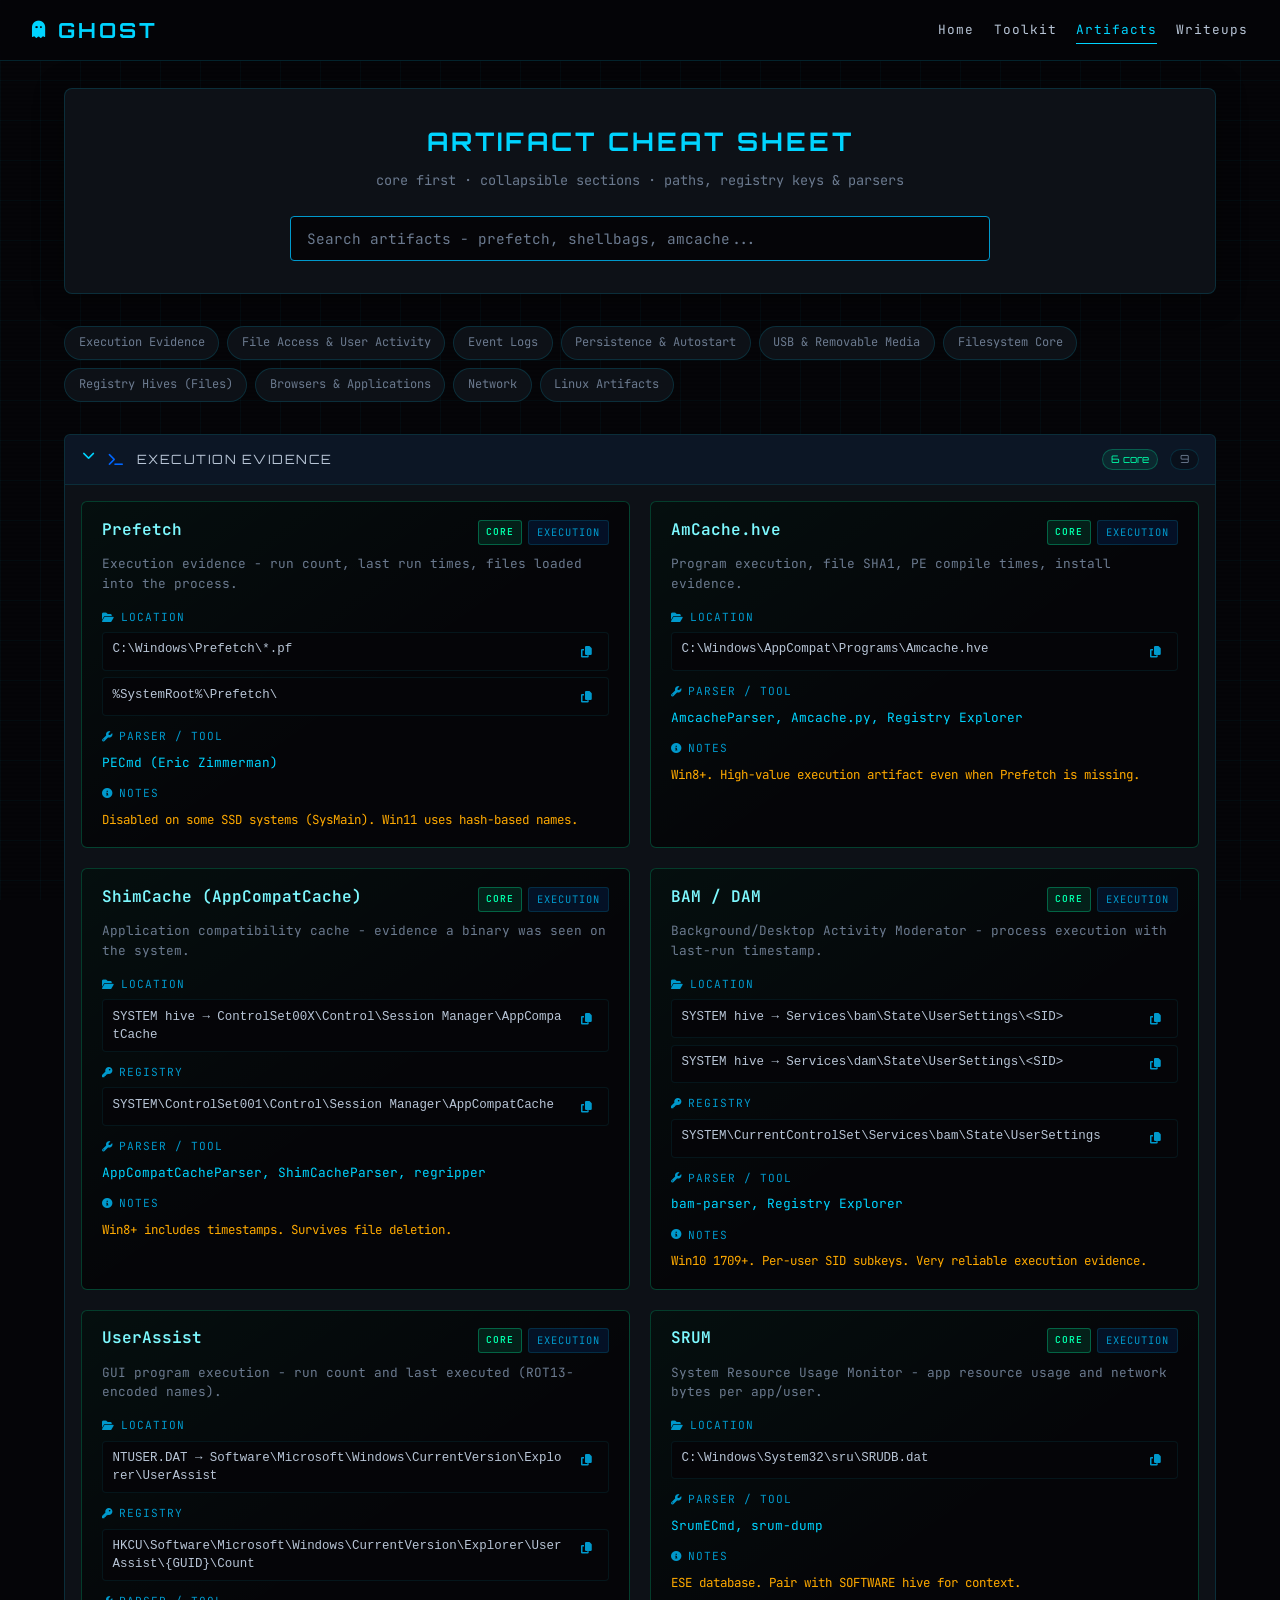
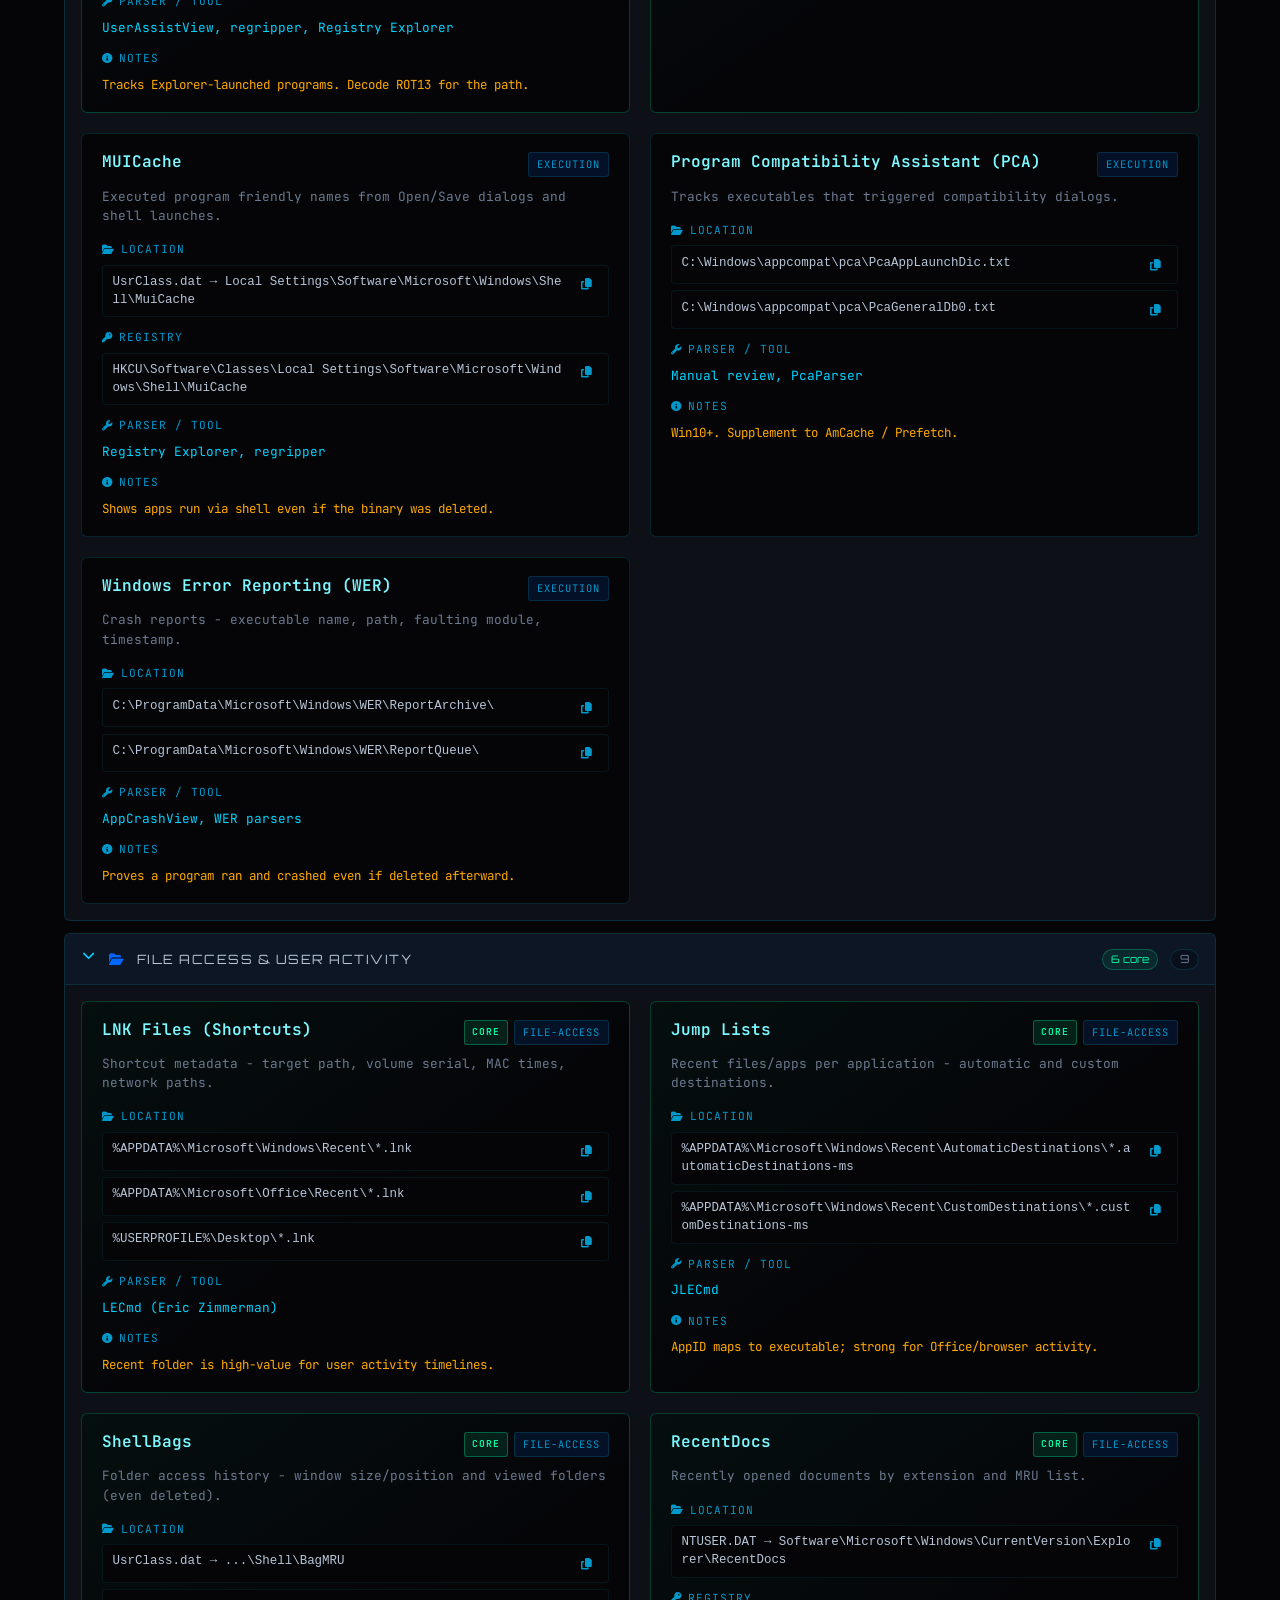
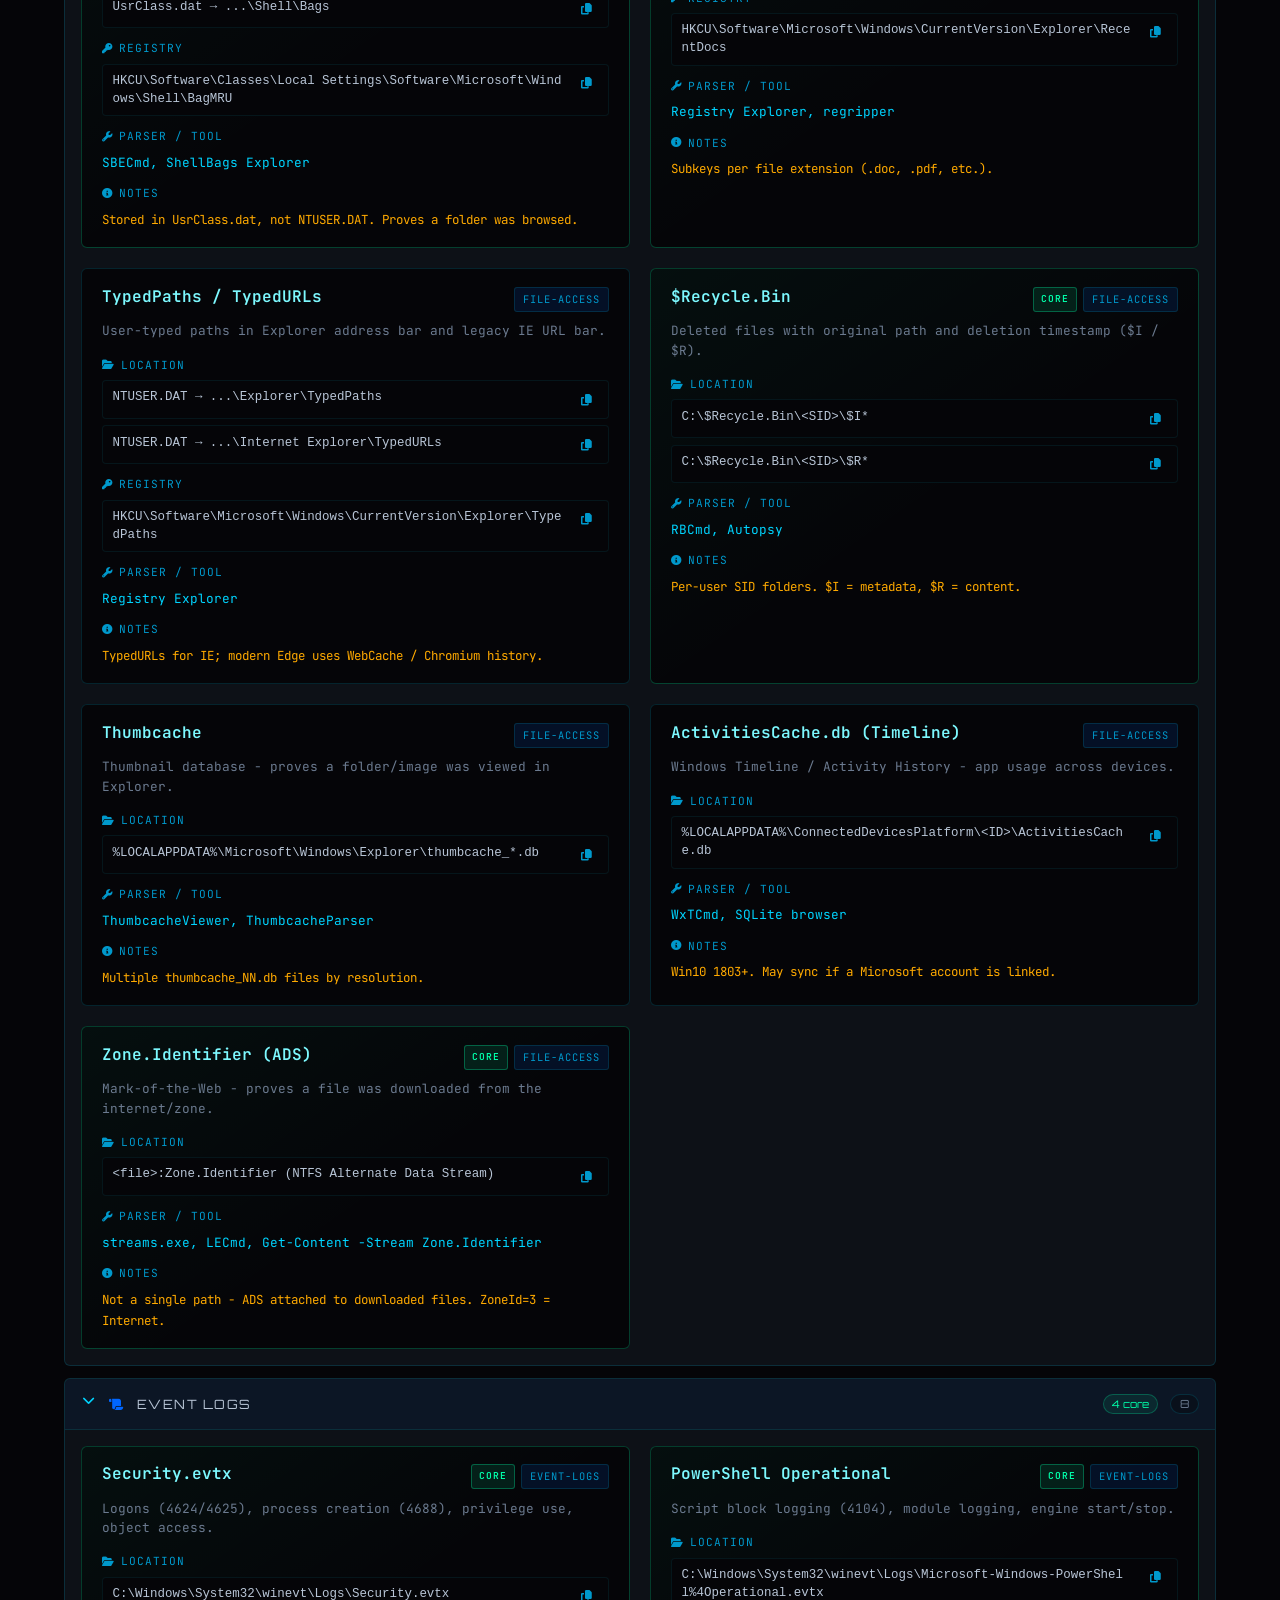
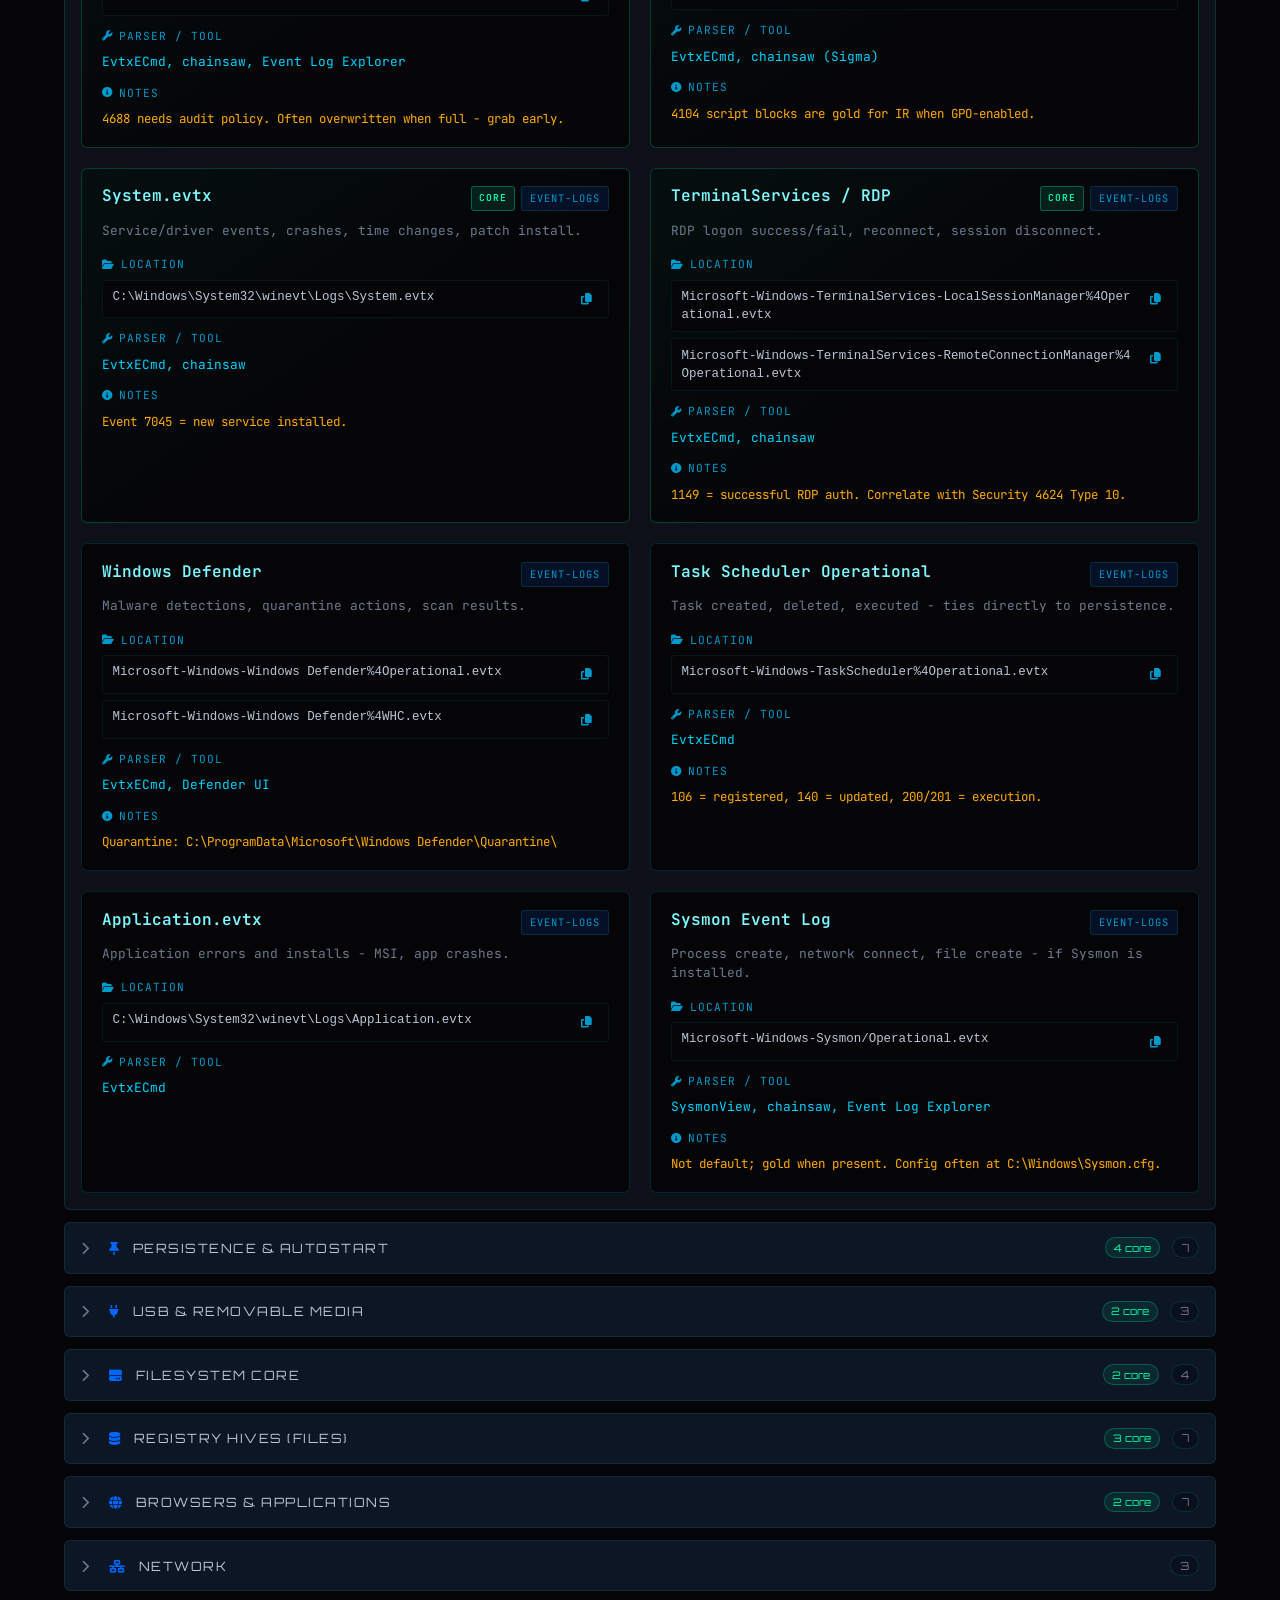
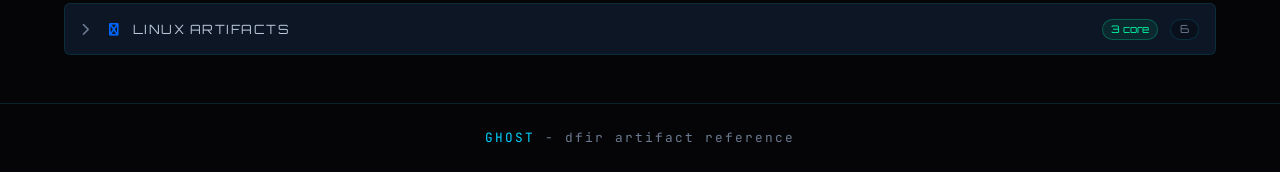
==== artifacts.html @ a34ca47a "Make DFIR artifacts collapsible with core-first ordering. Reorder categories and items by investigat" ====
<!DOCTYPE html>
<html lang="en">
<head>
    <meta charset="UTF-8">
    <meta name="viewport" content="width=device-width, initial-scale=1.0">
    <title>GHOST - DFIR Artifact Cheat Sheet</title>
    <meta name="description" content="DFIR artifact locations cheat sheet - Prefetch, ShellBags, AmCache, and more">
    <link rel="stylesheet" href="https://cdnjs.cloudflare.com/ajax/libs/font-awesome/6.4.0/css/all.min.css">
    <link rel="stylesheet" href="css/ghost.css">
</head>
<body>
    <div class="cyber-grid"></div>
    <div class="scanlines"></div>
    <div class="particles-container"></div>

    <nav class="navbar" role="navigation">
        <a href="index.html" class="logo" aria-label="GHOST Toolkit">
            <i class="fas fa-ghost"></i>
            <span>GHOST</span>
        </a>
        <button class="menu-toggle" aria-label="Toggle menu">
            <i class="fas fa-bars"></i>
        </button>
        <div class="mobile-overlay"></div>
        <div class="nav-links">
            <a href="index.html">Home</a>
            <a href="toolkit.html">Toolkit</a>
            <a href="artifacts.html" class="active">Artifacts</a>
            <a href="writeups.html">Writeups</a>
        </div>
    </nav>

    <main class="container">
        <section class="search-container">
            <h1>ARTIFACT CHEAT SHEET</h1>
            <p class="subtitle">core first · collapsible sections · paths, registry keys &amp; parsers</p>

            <input
                type="text"
                id="search-input"
                class="search-input"
                placeholder="Search artifacts - prefetch, shellbags, amcache..."
                aria-label="Search artifacts"
                style="max-width: 700px; width: 100%;"
            >
        </section>

        <nav class="section-nav" id="section-nav"></nav>

        <div id="artifacts-content"></div>
    </main>

    <footer>
        <p class="footer-text">
            <span>GHOST</span> - dfir artifact reference
        </p>
    </footer>

    <div id="notification" class="notification" role="alert">
        <i class="fas fa-check-circle"></i>
        <span>Copied</span>
    </div>

    <button id="scroll-to-top" class="scroll-to-top" aria-label="Scroll to top">
        <i class="fas fa-chevron-up"></i>
    </button>

    <script src="js/artifacts-data.js"></script>
    <script src="js/ghost-common.js"></script>
    <script src="js/artifacts.js"></script>
</body>
</html>
---- css/ghost.css ----
@import url('https://fonts.googleapis.com/css2?family=JetBrains+Mono:wght@400;600&family=Orbitron:wght@400;700;900&display=swap');

:root {
    --primary: #00d4ff;
    --primary-dim: #0099cc;
    --secondary: #0066ff;
    --accent: #7df9ff;
    --dark: #0a0e14;
    --darker: #050508;
    --card: #0d1117;
    --card-border: rgba(0, 212, 255, 0.15);
    --light: #b8c5d6;
    --muted: #6b7a8f;
    --danger: #ff3366;
    --success: #00ffaa;
    --warning: #ffaa00;
    --transition: 0.3s ease;
    --font-mono: 'JetBrains Mono', 'Fira Code', monospace;
    --font-display: 'Orbitron', sans-serif;
    --glow: 0 0 20px rgba(0, 212, 255, 0.35);
}

* {
    margin: 0;
    padding: 0;
    box-sizing: border-box;
}

html {
    scroll-behavior: smooth;
}

body {
    font-family: var(--font-mono);
    background-color: var(--darker);
    color: var(--light);
    line-height: 1.6;
    min-height: 100vh;
    overflow-x: hidden;
}

/* Ghost grid background */
.cyber-grid {
    position: fixed;
    inset: 0;
    background-image:
        linear-gradient(rgba(0, 212, 255, 0.04) 1px, transparent 1px),
        linear-gradient(90deg, rgba(0, 212, 255, 0.04) 1px, transparent 1px);
    background-size: 40px 40px;
    pointer-events: none;
    z-index: 0;
}

.scanlines {
    position: fixed;
    inset: 0;
    background: repeating-linear-gradient(
        0deg,
        transparent,
        transparent 2px,
        rgba(0, 0, 0, 0.08) 2px,
        rgba(0, 0, 0, 0.08) 4px
    );
    pointer-events: none;
    z-index: 0;
}

.particles-container {
    position: fixed;
    inset: 0;
    pointer-events: none;
    z-index: 0;
    overflow: hidden;
}

.particle {
    position: absolute;
    border-radius: 50%;
    background: var(--primary);
    opacity: 0.15;
}

@keyframes particleFloat {
    0% { transform: translateY(0) translateX(0); }
    100% { transform: translateY(-30px) translateX(15px); }
}

/* Intro */
.intro-container {
    position: fixed;
    inset: 0;
    background: var(--darker);
    display: flex;
    justify-content: center;
    align-items: center;
    z-index: 10000;
    animation: fadeOut 1s ease-in-out 2.5s forwards;
}

.intro-content {
    text-align: center;
}

.intro-ghost {
    font-family: var(--font-display);
    font-size: 4rem;
    font-weight: 900;
    color: var(--primary);
    text-shadow: var(--glow), 0 0 60px rgba(0, 102, 255, 0.4);
    letter-spacing: 12px;
    animation: glitchIn 2s ease-in-out;
}

.intro-sub {
    margin-top: 1rem;
    color: var(--muted);
    font-size: 0.85rem;
    letter-spacing: 4px;
    text-transform: uppercase;
    opacity: 0;
    animation: textFadeIn 1.5s ease-in-out 0.8s forwards;
}

.intro-line {
    width: 200px;
    height: 2px;
    background: linear-gradient(90deg, transparent, var(--primary), transparent);
    margin: 1.5rem auto;
    opacity: 0;
    animation: textFadeIn 1s ease-in-out 1.2s forwards;
}

@keyframes glitchIn {
    0% { opacity: 0; transform: scale(0.9); filter: blur(4px); }
    50% { opacity: 1; transform: scale(1.02); filter: blur(0); }
    55% { transform: translateX(-3px); }
    60% { transform: translateX(3px); }
    100% { transform: scale(1); }
}

@keyframes textFadeIn {
    from { opacity: 0; transform: translateY(15px); }
    to { opacity: 1; transform: translateY(0); }
}

@keyframes fadeOut {
    to { opacity: 0; visibility: hidden; }
}

/* Navbar */
.navbar {
    position: fixed;
    top: 0;
    width: 100%;
    background: rgba(5, 5, 8, 0.92);
    backdrop-filter: blur(12px);
    border-bottom: 1px solid var(--card-border);
    padding: 0.85rem 2rem;
    display: flex;
    justify-content: space-between;
    align-items: center;
    z-index: 1000;
}

.navbar .logo {
    font-family: var(--font-display);
    color: var(--primary);
    font-weight: 700;
    font-size: 1.3rem;
    text-decoration: none;
    letter-spacing: 3px;
    display: flex;
    align-items: center;
    gap: 10px;
}

.navbar .logo i {
    font-size: 1.1rem;
    animation: pulse 2s infinite alternate;
}

@keyframes pulse {
    from { opacity: 0.7; }
    to { opacity: 1; text-shadow: var(--glow); }
}

.nav-links {
    display: flex;
    gap: 1.2rem;
    align-items: center;
}

.nav-links a {
    color: var(--light);
    text-decoration: none;
    font-size: 0.8rem;
    letter-spacing: 1px;
    transition: color var(--transition);
    position: relative;
}

.nav-links a::after {
    content: '';
    position: absolute;
    bottom: -4px;
    left: 0;
    width: 0;
    height: 1px;
    background: var(--primary);
    transition: width var(--transition);
}

.nav-links a:hover,
.nav-links a.active {
    color: var(--primary);
}

.nav-links a:hover::after,
.nav-links a.active::after {
    width: 100%;
}

.menu-toggle {
    display: none;
    background: none;
    border: 1px solid var(--card-border);
    color: var(--primary);
    font-size: 1.2rem;
    padding: 0.4rem 0.6rem;
    cursor: pointer;
    border-radius: 4px;
}

.mobile-overlay {
    display: none;
    position: fixed;
    inset: 0;
    background: rgba(0, 0, 0, 0.7);
    z-index: 998;
}

.mobile-overlay.active {
    display: block;
}

/* Main layout */
.container {
    position: relative;
    z-index: 1;
    max-width: 1200px;
    margin: 5.5rem auto 2rem;
    padding: 0 1.5rem;
}

/* Hero / Search */
.search-container {
    background: var(--card);
    border: 1px solid var(--card-border);
    border-radius: 8px;
    padding: 2rem;
    margin-bottom: 2rem;
    text-align: center;
    box-shadow: 0 4px 30px rgba(0, 0, 0, 0.4);
}

.search-container h1 {
    font-family: var(--font-display);
    color: var(--primary);
    font-size: 1.6rem;
    letter-spacing: 3px;
    margin-bottom: 0.5rem;
}

.search-container .subtitle {
    color: var(--muted);
    font-size: 0.85rem;
    margin-bottom: 1.5rem;
}

.search-form {
    display: flex;
    gap: 0.5rem;
    max-width: 700px;
    margin: 0 auto 1rem;
}

.search-input {
    flex: 1;
    padding: 0.75rem 1rem;
    background: var(--darker);
    border: 1px solid var(--primary-dim);
    border-radius: 4px;
    color: var(--light);
    font-family: var(--font-mono);
    font-size: 0.9rem;
    transition: border-color var(--transition), box-shadow var(--transition);
}

.search-input:focus {
    outline: none;
    border-color: var(--primary);
    box-shadow: 0 0 0 3px rgba(0, 212, 255, 0.15);
}

.search-input::placeholder {
    color: var(--muted);
}

.search-btn {
    padding: 0.75rem 1.5rem;
    background: linear-gradient(135deg, var(--secondary), var(--primary-dim));
    border: none;
    border-radius: 4px;
    color: var(--darker);
    font-family: var(--font-mono);
    font-weight: 600;
    cursor: pointer;
    transition: transform var(--transition), box-shadow var(--transition);
    white-space: nowrap;
}

.search-btn:hover {
    transform: translateY(-2px);
    box-shadow: var(--glow);
}

/* Tab switcher */
.tab-bar {
    display: flex;
    gap: 0;
    margin-bottom: 2rem;
    border: 1px solid var(--card-border);
    border-radius: 6px;
    overflow: hidden;
    background: var(--card);
}

.tab-btn {
    flex: 1;
    padding: 0.85rem 1rem;
    background: transparent;
    border: none;
    color: var(--muted);
    font-family: var(--font-display);
    font-size: 0.75rem;
    letter-spacing: 2px;
    cursor: pointer;
    transition: all var(--transition);
    position: relative;
}

.tab-btn:not(:last-child) {
    border-right: 1px solid var(--card-border);
}

.tab-btn:hover {
    color: var(--light);
    background: rgba(0, 212, 255, 0.05);
}

.tab-btn.active {
    color: var(--primary);
    background: rgba(0, 212, 255, 0.1);
    text-shadow: 0 0 10px rgba(0, 212, 255, 0.5);
}

.tab-btn.active::after {
    content: '';
    position: absolute;
    bottom: 0;
    left: 20%;
    right: 20%;
    height: 2px;
    background: var(--primary);
    box-shadow: var(--glow);
}

/* Section nav pills */
.section-nav {
    display: flex;
    flex-wrap: wrap;
    gap: 0.5rem;
    margin-bottom: 2rem;
}

.section-pill {
    padding: 0.4rem 0.85rem;
    background: var(--card);
    border: 1px solid var(--card-border);
    border-radius: 20px;
    color: var(--muted);
    font-size: 0.75rem;
    text-decoration: none;
    transition: all var(--transition);
}

.section-pill:hover {
    color: var(--primary);
    border-color: var(--primary-dim);
    background: rgba(0, 212, 255, 0.08);
}

/* Category headers */
.tool-category {
    margin: 2.5rem 0 1.25rem;
    font-family: var(--font-display);
    color: var(--primary);
    font-size: 1.1rem;
    letter-spacing: 2px;
    padding-bottom: 0.5rem;
    border-bottom: 1px solid var(--card-border);
    display: flex;
    align-items: center;
    gap: 0.75rem;
}

.tool-category i {
    color: var(--secondary);
    font-size: 0.95rem;
}

/* Collapsible command sections */
.tool-section {
    margin-bottom: 0.75rem;
    border: 1px solid var(--card-border);
    border-radius: 6px;
    background: var(--card);
    overflow: hidden;
}

.tool-section.section-hidden {
    display: none;
}

.tool-section-toggle {
    width: 100%;
    display: flex;
    align-items: center;
    gap: 0.75rem;
    padding: 0.9rem 1rem;
    background: rgba(0, 102, 255, 0.06);
    border: none;
    color: var(--light);
    font-family: var(--font-display);
    font-size: 0.8rem;
    letter-spacing: 1.5px;
    text-transform: uppercase;
    cursor: pointer;
    transition: background var(--transition), color var(--transition);
    text-align: left;
}

.tool-section-toggle:hover {
    background: rgba(0, 212, 255, 0.1);
    color: var(--primary);
}

.tool-section-chevron {
    width: 1rem;
    color: var(--muted);
    transition: transform var(--transition);
}

.tool-section.open .tool-section-chevron {
    transform: rotate(90deg);
    color: var(--primary);
}

.tool-section-icon {
    color: var(--secondary);
}

.tool-section-title {
    flex: 1;
}

.tool-section-count {
    font-size: 0.7rem;
    color: var(--muted);
    background: rgba(0, 0, 0, 0.25);
    border: 1px solid var(--card-border);
    border-radius: 12px;
    padding: 0.15rem 0.55rem;
    letter-spacing: 0;
    text-transform: none;
}

.tool-section-body {
    display: none;
    padding: 1rem;
    border-top: 1px solid var(--card-border);
}

.tool-section.open .tool-section-body {
    display: block;
}

.tool-section-body .tools-container {
    margin: 0;
}

/* Tool cards grid */
.tools-container {
    display: grid;
    grid-template-columns: repeat(auto-fill, minmax(340px, 1fr));
    gap: 1.25rem;
}

.tool-card {
    background: var(--card);
    border: 1px solid var(--card-border);
    border-radius: 6px;
    overflow: hidden;
    transition: transform var(--transition), box-shadow var(--transition), border-color var(--transition);
}

.tool-card:hover {
    transform: translateY(-3px);
    border-color: rgba(0, 212, 255, 0.35);
    box-shadow: 0 8px 25px rgba(0, 102, 255, 0.15);
}

.tool-card.hidden {
    display: none;
}

.tool-header {
    padding: 0.85rem 1rem;
    background: rgba(0, 102, 255, 0.08);
    border-bottom: 1px solid var(--card-border);
    display: flex;
    justify-content: space-between;
    align-items: center;
}

.tool-header h3 {
    color: var(--accent);
    font-size: 0.95rem;
    font-weight: 600;
}

.tool-description {
    padding: 0.85rem 1rem;
    font-size: 0.8rem;
    color: var(--muted);
    border-bottom: 1px solid rgba(255, 255, 255, 0.05);
}

.copy-btn {
    background: none;
    border: 1px solid transparent;
    color: var(--primary-dim);
    cursor: pointer;
    padding: 0.35rem 0.5rem;
    border-radius: 4px;
    transition: all var(--transition);
}

.copy-btn:hover {
    color: var(--primary);
    border-color: var(--card-border);
    background: rgba(0, 212, 255, 0.1);
}

.copy-btn.copied {
    color: var(--success);
    animation: pulse 0.4s ease;
}

.terminal-box {
    padding: 0.85rem 1rem;
    background: var(--darker);
    display: flex;
    gap: 0.5rem;
    align-items: flex-start;
    font-size: 0.8rem;
    line-height: 1.5;
    overflow-x: auto;
}

.prompt {
    color: var(--primary-dim);
    flex-shrink: 0;
    user-select: none;
    white-space: nowrap;
}

.prompt::before {
    content: 'ghost@shell:~$';
    color: var(--muted);
}

.command {
    color: var(--light);
    word-break: break-word;
    white-space: pre-wrap;
}

.kql-prompt::before {
    content: 'KQL>';
    color: var(--accent);
}

.kql-box {
    border-top: 1px solid rgba(0, 212, 255, 0.12);
}

/* Tools reference */
.tools-ref-grid {
    display: grid;
    grid-template-columns: repeat(auto-fill, minmax(280px, 1fr));
    gap: 1rem;
}

.tool-ref-card {
    background: var(--card);
    border: 1px solid var(--card-border);
    border-radius: 6px;
    padding: 1.25rem;
    transition: border-color var(--transition);
}

.tool-ref-card:hover {
    border-color: rgba(0, 212, 255, 0.3);
}

.tool-ref-card h3 {
    color: var(--accent);
    font-size: 0.95rem;
    margin-bottom: 0.5rem;
}

.tool-ref-card p {
    font-size: 0.8rem;
    color: var(--muted);
    margin-bottom: 0.75rem;
}

.tool-ref-card a {
    color: var(--primary);
    font-size: 0.8rem;
    text-decoration: none;
}

.tool-ref-card a:hover {
    text-decoration: underline;
}

/* Notification */
.notification {
    position: fixed;
    bottom: 20px;
    right: 20px;
    background: var(--card);
    border: 1px solid var(--primary);
    color: var(--primary);
    padding: 0.85rem 1.25rem;
    border-radius: 6px;
    box-shadow: var(--glow);
    transform: translateY(100px);
    opacity: 0;
    transition: all var(--transition);
    z-index: 1001;
    display: flex;
    align-items: center;
    gap: 0.5rem;
    font-size: 0.85rem;
}

.notification.show {
    transform: translateY(0);
    opacity: 1;
}

.notification.error {
    border-color: var(--danger);
    color: var(--danger);
}

/* Scroll to top */
.scroll-to-top {
    position: fixed;
    bottom: 80px;
    right: 20px;
    width: 42px;
    height: 42px;
    background: var(--card);
    border: 1px solid var(--primary);
    color: var(--primary);
    border-radius: 50%;
    display: flex;
    align-items: center;
    justify-content: center;
    cursor: pointer;
    opacity: 0;
    transition: all var(--transition);
    z-index: 999;
}

.scroll-to-top.show {
    opacity: 1;
}

.scroll-to-top:hover {
    background: rgba(0, 212, 255, 0.15);
    box-shadow: var(--glow);
}

/* Footer */
footer {
    position: relative;
    z-index: 1;
    margin-top: 3rem;
    padding: 1.5rem 2rem;
    border-top: 1px solid var(--card-border);
    text-align: center;
}

.footer-text {
    color: var(--muted);
    font-size: 0.8rem;
    letter-spacing: 2px;
}

.footer-text span {
    color: var(--primary);
}

/* Panel visibility */
.panel {
    display: none;
}

.panel.active {
    display: block;
}

/* No results */
.no-results {
    text-align: center;
    padding: 3rem;
    color: var(--muted);
    font-size: 0.9rem;
}

/* Responsive */
@media (max-width: 768px) {
    .navbar {
        padding: 0.75rem 1rem;
    }

    .nav-links {
        display: none;
        position: fixed;
        top: 0;
        right: -280px;
        width: 280px;
        height: 100vh;
        background: var(--darker);
        flex-direction: column;
        padding: 4rem 1.5rem 1.5rem;
        border-left: 1px solid var(--card-border);
        transition: right 0.3s ease;
        z-index: 999;
        overflow-y: auto;
    }

    .nav-links.active {
        display: flex;
        right: 0;
    }

    .nav-links a {
        padding: 0.75rem 0;
        border-bottom: 1px solid var(--card-border);
        width: 100%;
    }

    .menu-toggle {
        display: block;
    }

    .search-form {
        flex-direction: column;
    }

    .search-btn {
        width: 100%;
    }

    .tools-container {
        grid-template-columns: 1fr;
    }

    .intro-ghost {
        font-size: 2.5rem;
        letter-spacing: 6px;
    }

    .tab-btn {
        font-size: 0.65rem;
        letter-spacing: 1px;
        padding: 0.7rem 0.5rem;
    }

    .artifacts-grid {
        grid-template-columns: 1fr;
    }
}

/* Artifact cheat sheet */
.artifact-section.tool-section {
    margin-bottom: 0.75rem;
}

.tool-section-body .artifacts-grid {
    margin: 0;
}

.tool-section-core-count {
    font-size: 0.65rem;
    color: var(--success);
    background: rgba(0, 255, 170, 0.08);
    border: 1px solid rgba(0, 255, 170, 0.25);
    border-radius: 12px;
    padding: 0.15rem 0.5rem;
    letter-spacing: 0;
    text-transform: none;
    white-space: nowrap;
}

.artifacts-grid {
    display: grid;
    grid-template-columns: repeat(auto-fill, minmax(360px, 1fr));
    gap: 1.25rem;
}

.artifact-card {
    background: var(--darker);
    border: 1px solid var(--card-border);
    border-radius: 6px;
    padding: 1.1rem 1.25rem;
    transition: transform var(--transition), border-color var(--transition), box-shadow var(--transition);
}

.artifact-card.is-core {
    border-color: rgba(0, 255, 170, 0.22);
    background: linear-gradient(145deg, rgba(0, 255, 170, 0.04), transparent 55%), var(--darker);
}

.artifact-card:hover {
    border-color: rgba(0, 212, 255, 0.35);
    box-shadow: 0 6px 20px rgba(0, 102, 255, 0.12);
    transform: translateY(-2px);
}

.artifact-card.is-core:hover {
    border-color: rgba(0, 255, 170, 0.45);
    box-shadow: 0 6px 20px rgba(0, 255, 170, 0.1);
}

.artifact-card.hidden {
    display: none;
}

.artifact-header {
    display: flex;
    justify-content: space-between;
    align-items: flex-start;
    gap: 0.75rem;
    margin-bottom: 0.6rem;
}

.artifact-header h3 {
    color: var(--accent);
    font-size: 1rem;
    font-weight: 600;
    line-height: 1.3;
}

.artifact-badges {
    display: flex;
    flex-wrap: wrap;
    gap: 0.35rem;
    justify-content: flex-end;
    flex-shrink: 0;
}

.artifact-badge {
    font-size: 0.6rem;
    letter-spacing: 1px;
    text-transform: uppercase;
    padding: 0.2rem 0.45rem;
    border-radius: 3px;
    white-space: nowrap;
    font-weight: 600;
}

.artifact-badge.core {
    color: var(--success);
    background: rgba(0, 255, 170, 0.1);
    border: 1px solid rgba(0, 255, 170, 0.3);
}

.artifact-tag {
    font-size: 0.65rem;
    letter-spacing: 1px;
    text-transform: uppercase;
    color: var(--primary-dim);
    background: rgba(0, 102, 255, 0.12);
    border: 1px solid var(--card-border);
    padding: 0.2rem 0.5rem;
    border-radius: 3px;
    white-space: nowrap;
    flex-shrink: 0;
}

.artifact-desc {
    font-size: 0.8rem;
    color: var(--muted);
    margin-bottom: 1rem;
    line-height: 1.5;
}

.artifact-fields {
    display: flex;
    flex-direction: column;
    gap: 0.75rem;
}

.artifact-field {
    display: flex;
    flex-direction: column;
    gap: 0.35rem;
}

.artifact-field.notes .artifact-notes {
    color: var(--warning);
    font-size: 0.78rem;
}

.field-label {
    font-size: 0.7rem;
    letter-spacing: 1px;
    text-transform: uppercase;
    color: var(--primary-dim);
    display: flex;
    align-items: center;
    gap: 0.4rem;
}

.field-label i {
    font-size: 0.65rem;
}

.field-value {
    font-size: 0.82rem;
}

.paths-list {
    display: flex;
    flex-direction: column;
    gap: 0.4rem;
}

.path-row {
    display: flex;
    align-items: flex-start;
    gap: 0.5rem;
    background: var(--darker);
    border: 1px solid rgba(0, 212, 255, 0.08);
    border-radius: 4px;
    padding: 0.45rem 0.6rem;
}

.artifact-path {
    flex: 1;
    color: var(--light);
    font-size: 0.78rem;
    word-break: break-all;
    line-height: 1.45;
}

.artifact-parser {
    color: var(--primary);
    font-size: 0.8rem;
}

.artifact-muted {
    color: var(--muted);
}

.copy-sm {
    padding: 0.2rem 0.35rem !important;
    font-size: 0.75rem !important;
    flex-shrink: 0;
}

/* Home page */
.hero-section {
    text-align: center;
    padding: 2rem 1rem 3rem;
}

.hero-title {
    font-family: var(--font-display);
    font-size: 3rem;
    color: var(--primary);
    letter-spacing: 10px;
    text-shadow: var(--glow);
    margin-bottom: 0.75rem;
}

.hero-subtitle {
    color: var(--muted);
    font-size: 0.85rem;
    letter-spacing: 3px;
    text-transform: uppercase;
    margin-bottom: 1rem;
}

.hero-desc {
    color: var(--light);
    font-size: 0.95rem;
    max-width: 600px;
    margin: 0 auto;
    opacity: 0.85;
}

.quick-links {
    display: grid;
    grid-template-columns: repeat(auto-fit, minmax(260px, 1fr));
    gap: 1.25rem;
    margin-bottom: 3rem;
}

.quick-link-card {
    background: var(--card);
    border: 1px solid var(--card-border);
    border-radius: 6px;
    padding: 1.5rem;
    text-decoration: none;
    color: inherit;
    transition: all var(--transition);
}

.quick-link-card:hover {
    border-color: rgba(0, 212, 255, 0.4);
    transform: translateY(-4px);
    box-shadow: 0 8px 25px rgba(0, 102, 255, 0.15);
}

.quick-link-card i {
    font-size: 1.5rem;
    color: var(--primary);
    margin-bottom: 0.75rem;
}

.quick-link-card h3 {
    font-family: var(--font-display);
    color: var(--accent);
    font-size: 0.95rem;
    letter-spacing: 2px;
    margin-bottom: 0.5rem;
}

.quick-link-card p {
    font-size: 0.8rem;
    color: var(--muted);
    line-height: 1.5;
}

.blog-section {
    margin-bottom: 2rem;
}

.section-header {
    display: flex;
    justify-content: space-between;
    align-items: center;
    margin-bottom: 1.5rem;
    padding-bottom: 0.5rem;
    border-bottom: 1px solid var(--card-border);
}

.section-header h2 {
    font-family: var(--font-display);
    color: var(--primary);
    font-size: 1rem;
    letter-spacing: 2px;
    display: flex;
    align-items: center;
    gap: 0.6rem;
}

.view-all {
    color: var(--primary-dim);
    font-size: 0.8rem;
    text-decoration: none;
    transition: color var(--transition);
}

.view-all:hover {
    color: var(--primary);
}

/* Writeups */
.writeups-grid {
    display: grid;
    grid-template-columns: repeat(auto-fill, minmax(320px, 1fr));
    gap: 1.25rem;
}

.writeup-card {
    background: var(--card);
    border: 1px solid var(--card-border);
    border-radius: 6px;
    padding: 1.25rem;
    transition: all var(--transition);
    display: flex;
    flex-direction: column;
}

.writeup-card:hover {
    border-color: rgba(0, 212, 255, 0.35);
    box-shadow: 0 6px 20px rgba(0, 102, 255, 0.12);
}

.writeup-card.hidden {
    display: none;
}

.writeup-card-header {
    display: flex;
    justify-content: space-between;
    align-items: center;
    margin-bottom: 0.75rem;
    flex-wrap: wrap;
    gap: 0.5rem;
}

.writeup-category {
    font-size: 0.65rem;
    letter-spacing: 1px;
    text-transform: uppercase;
    color: var(--primary);
    background: rgba(0, 102, 255, 0.12);
    border: 1px solid var(--card-border);
    padding: 0.2rem 0.5rem;
    border-radius: 3px;
}

.writeup-meta {
    display: flex;
    gap: 0.85rem;
    font-size: 0.72rem;
    color: var(--muted);
}

.writeup-meta i {
    margin-right: 0.25rem;
    color: var(--primary-dim);
}

.writeup-card h3 {
    font-size: 1rem;
    line-height: 1.4;
    margin-bottom: 0.6rem;
}

.writeup-card h3 a {
    color: var(--accent);
    text-decoration: none;
    transition: color var(--transition);
}

.writeup-card h3 a:hover {
    color: var(--primary);
}

.writeup-summary,
.writeup-excerpt {
    font-size: 0.82rem;
    color: var(--muted);
    line-height: 1.55;
    flex-grow: 1;
    margin-bottom: 0.85rem;
}

.writeup-tags {
    display: flex;
    flex-wrap: wrap;
    gap: 0.4rem;
    margin-bottom: 0.85rem;
}

.writeup-tag {
    font-size: 0.68rem;
    color: var(--primary-dim);
    background: rgba(0, 212, 255, 0.06);
    border: 1px solid rgba(0, 212, 255, 0.1);
    padding: 0.15rem 0.45rem;
    border-radius: 3px;
}

.read-more {
    font-size: 0.8rem;
    color: var(--primary);
    text-decoration: none;
    display: inline-flex;
    align-items: center;
    gap: 0.4rem;
    transition: gap var(--transition);
}

.read-more:hover {
    gap: 0.65rem;
}

.tag-filters {
    display: flex;
    flex-wrap: wrap;
    gap: 0.5rem;
    margin-bottom: 1.5rem;
}

.filter-tag {
    background: var(--card);
    border: 1px solid var(--card-border);
    color: var(--muted);
    padding: 0.35rem 0.75rem;
    border-radius: 20px;
    font-size: 0.75rem;
    font-family: var(--font-mono);
    cursor: pointer;
    transition: all var(--transition);
}

.filter-tag:hover,
.filter-tag.active {
    color: var(--primary);
    border-color: var(--primary-dim);
    background: rgba(0, 212, 255, 0.08);
}

/* Writeup detail */
.back-link {
    display: inline-flex;
    align-items: center;
    gap: 0.5rem;
    color: var(--primary-dim);
    text-decoration: none;
    font-size: 0.85rem;
    margin-bottom: 1.5rem;
    transition: color var(--transition);
}

.back-link:hover {
    color: var(--primary);
}

#writeup-detail-view {
    max-width: 960px;
    margin: 0 auto;
    width: 100%;
}

#writeup-detail-view .back-link {
    display: inline-flex;
    margin-bottom: 1rem;
}

.writeup-article {
    background: var(--card);
    border: 1px solid var(--card-border);
    border-radius: 6px;
    padding: 2rem 2.5rem;
    max-width: 960px;
    margin: 0 auto;
    width: 100%;
    box-sizing: border-box;
}

.writeup-article h1 {
    font-family: var(--font-display);
    color: var(--accent);
    font-size: 1.5rem;
    letter-spacing: 1px;
    line-height: 1.35;
    margin: 0.75rem 0 1rem;
    text-align: center;
}

.writeup-article .writeup-card-header,
.writeup-article .writeup-tags {
    justify-content: center;
    text-align: center;
}

.writeup-article .writeup-tags {
    display: flex;
    flex-wrap: wrap;
    gap: 0.4rem;
}

.writeup-body {
    margin-top: 1.5rem;
    font-size: 0.9rem;
    line-height: 1.75;
    color: var(--light);
}

/* Markdown often includes a duplicate page title as h1 */
.writeup-body > h1:first-child {
    display: none;
}

.writeup-body h2 {
    font-family: var(--font-display);
    color: var(--primary);
    font-size: 0.95rem;
    letter-spacing: 1px;
    margin: 2rem 0 0.75rem;
    padding-bottom: 0.35rem;
    border-bottom: 1px solid var(--card-border);
}

.writeup-body p {
    margin-bottom: 1rem;
    color: var(--light);
    opacity: 0.9;
}

.writeup-body ul,
.writeup-body ol {
    margin: 0.75rem 0 1rem 1.5rem;
    color: var(--muted);
}

.writeup-body li {
    margin-bottom: 0.4rem;
}

.writeup-body code {
    color: var(--primary);
    background: rgba(0, 212, 255, 0.08);
    padding: 0.15rem 0.4rem;
    border-radius: 3px;
    font-size: 0.85em;
}

.writeup-body pre {
    background: var(--darker);
    border: 1px solid var(--card-border);
    border-radius: 4px;
    padding: 1rem 1.15rem;
    overflow-x: auto;
    margin: 1rem 0;
    width: 100%;
    max-width: 100%;
    box-sizing: border-box;
}

.writeup-body pre code {
    background: none;
    padding: 0;
    color: var(--light);
    font-family: var(--font-mono, ui-monospace, SFMono-Regular, Menlo, Consolas, monospace);
    font-size: 0.78rem;
    line-height: 1.55;
    white-space: pre;
    word-break: normal;
    overflow-wrap: normal;
    display: block;
    min-width: max-content;
}

.writeup-body strong {
    color: var(--accent);
}

.writeup-body h3 {
    color: var(--light);
    font-size: 0.9rem;
    margin: 1.25rem 0 0.5rem;
}

.writeup-body blockquote {
    border-left: 3px solid var(--primary);
    margin: 1rem 0;
    padding: 0.5rem 0 0.5rem 1rem;
    color: var(--muted);
    font-style: italic;
}

.writeup-body hr {
    border: none;
    border-top: 1px solid var(--card-border);
    margin: 1.5rem 0;
}

.writeup-body img {
    max-width: 100%;
    border: 1px solid var(--card-border);
    border-radius: 4px;
    margin: 1rem 0;
}

.writeup-body table {
    width: 100%;
    border-collapse: collapse;
    margin: 1rem 0 1.25rem;
    font-size: 0.85rem;
    background: var(--darker);
    border: 1px solid var(--card-border);
    border-radius: 4px;
    overflow: hidden;
    table-layout: auto;
}

.writeup-body thead th {
    text-align: left;
    font-family: var(--font-display);
    font-size: 0.75rem;
    letter-spacing: 0.08em;
    text-transform: uppercase;
    color: var(--primary);
    background: rgba(0, 212, 255, 0.06);
    border-bottom: 1px solid var(--card-border);
    padding: 0.65rem 0.85rem;
}

.writeup-body tbody td {
    padding: 0.65rem 0.85rem;
    border-bottom: 1px solid rgba(255, 255, 255, 0.04);
    color: var(--light);
    vertical-align: top;
}

.writeup-body tbody tr:last-child td {
    border-bottom: none;
}

.writeup-body tbody td:first-child {
    color: var(--muted);
    font-weight: 500;
    white-space: nowrap;
    width: 1%;
}

.writeup-body tbody code {
    font-family: var(--font-mono, ui-monospace, SFMono-Regular, Menlo, Consolas, monospace);
    font-size: 0.8rem;
    line-height: 1.45;
    white-space: nowrap;
    background: rgba(0, 212, 255, 0.06);
    padding: 0.15rem 0.4rem;
    border-radius: 3px;
}

@media (max-width: 768px) {
    .hero-title {
        font-size: 2rem;
        letter-spacing: 6px;
    }

    .writeup-article {
        padding: 1.25rem;
    }

    .section-header {
        flex-direction: column;
        align-items: flex-start;
        gap: 0.5rem;
    }
}
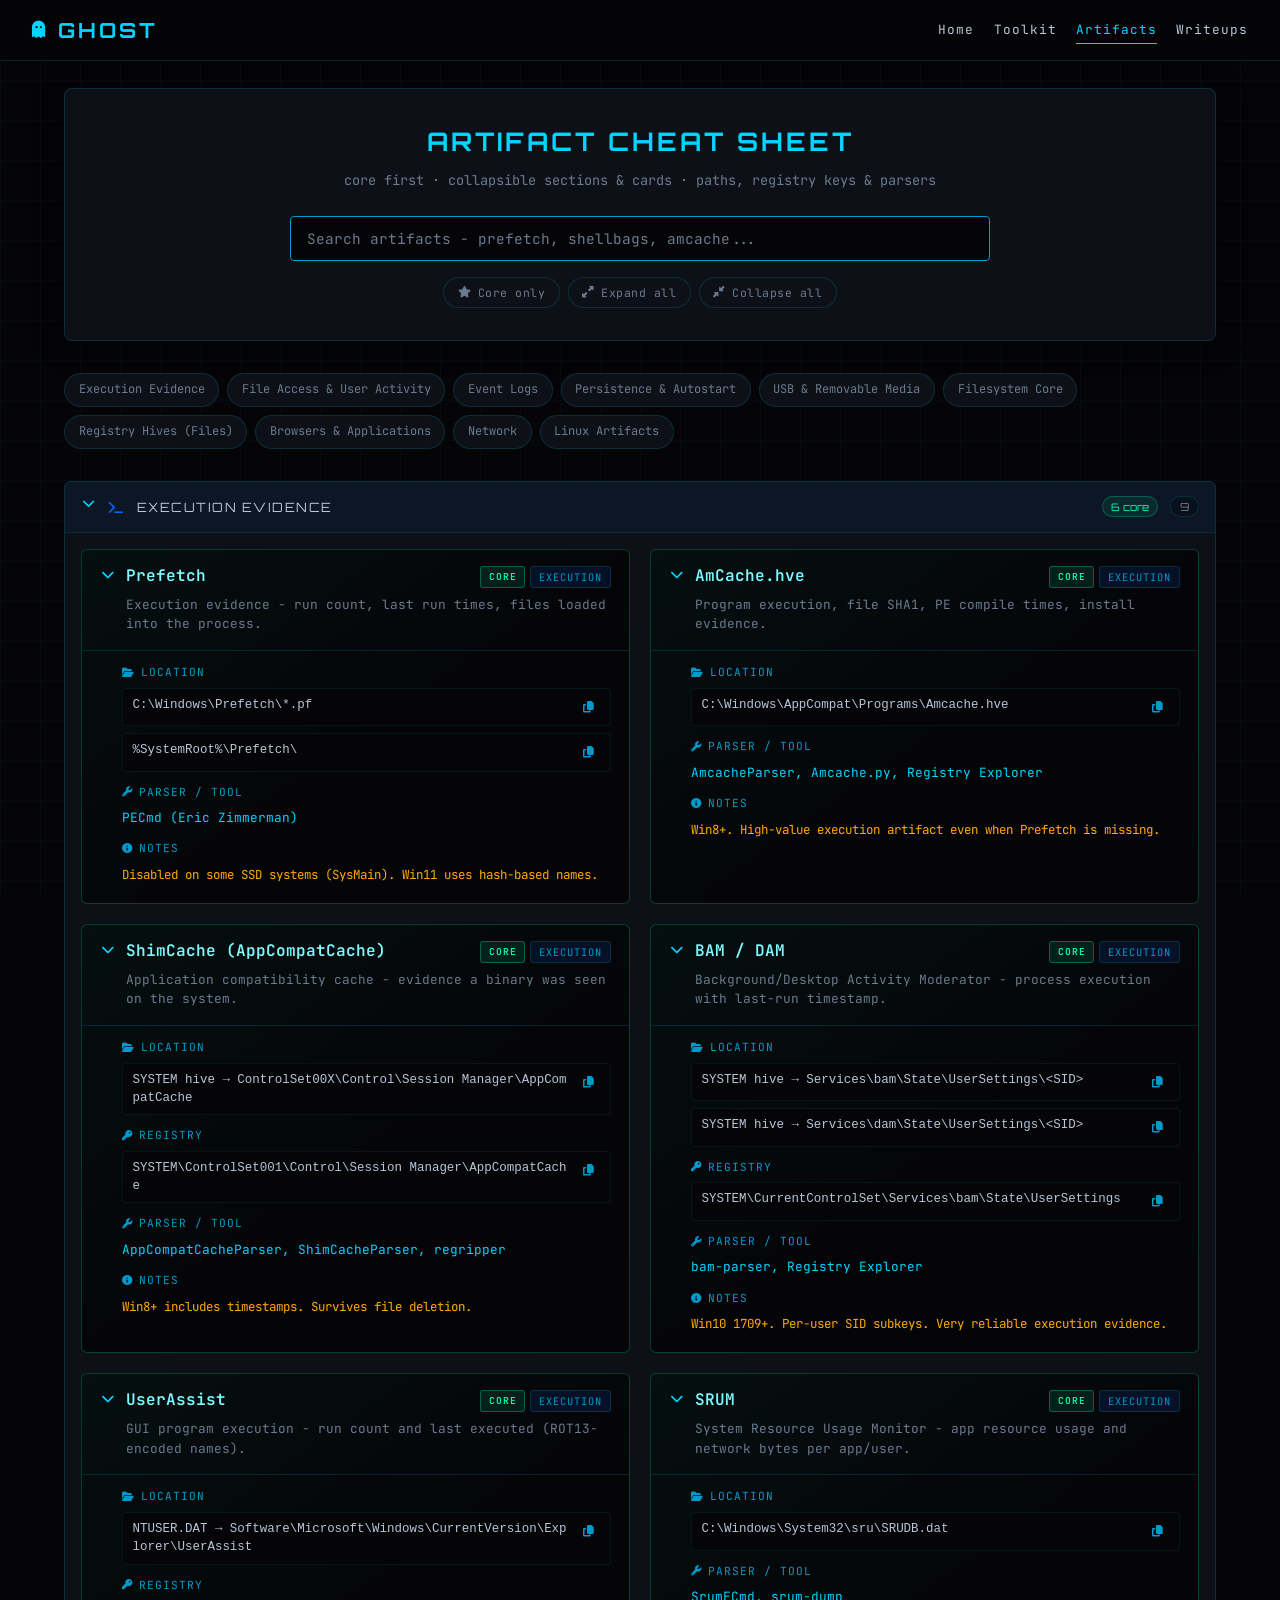
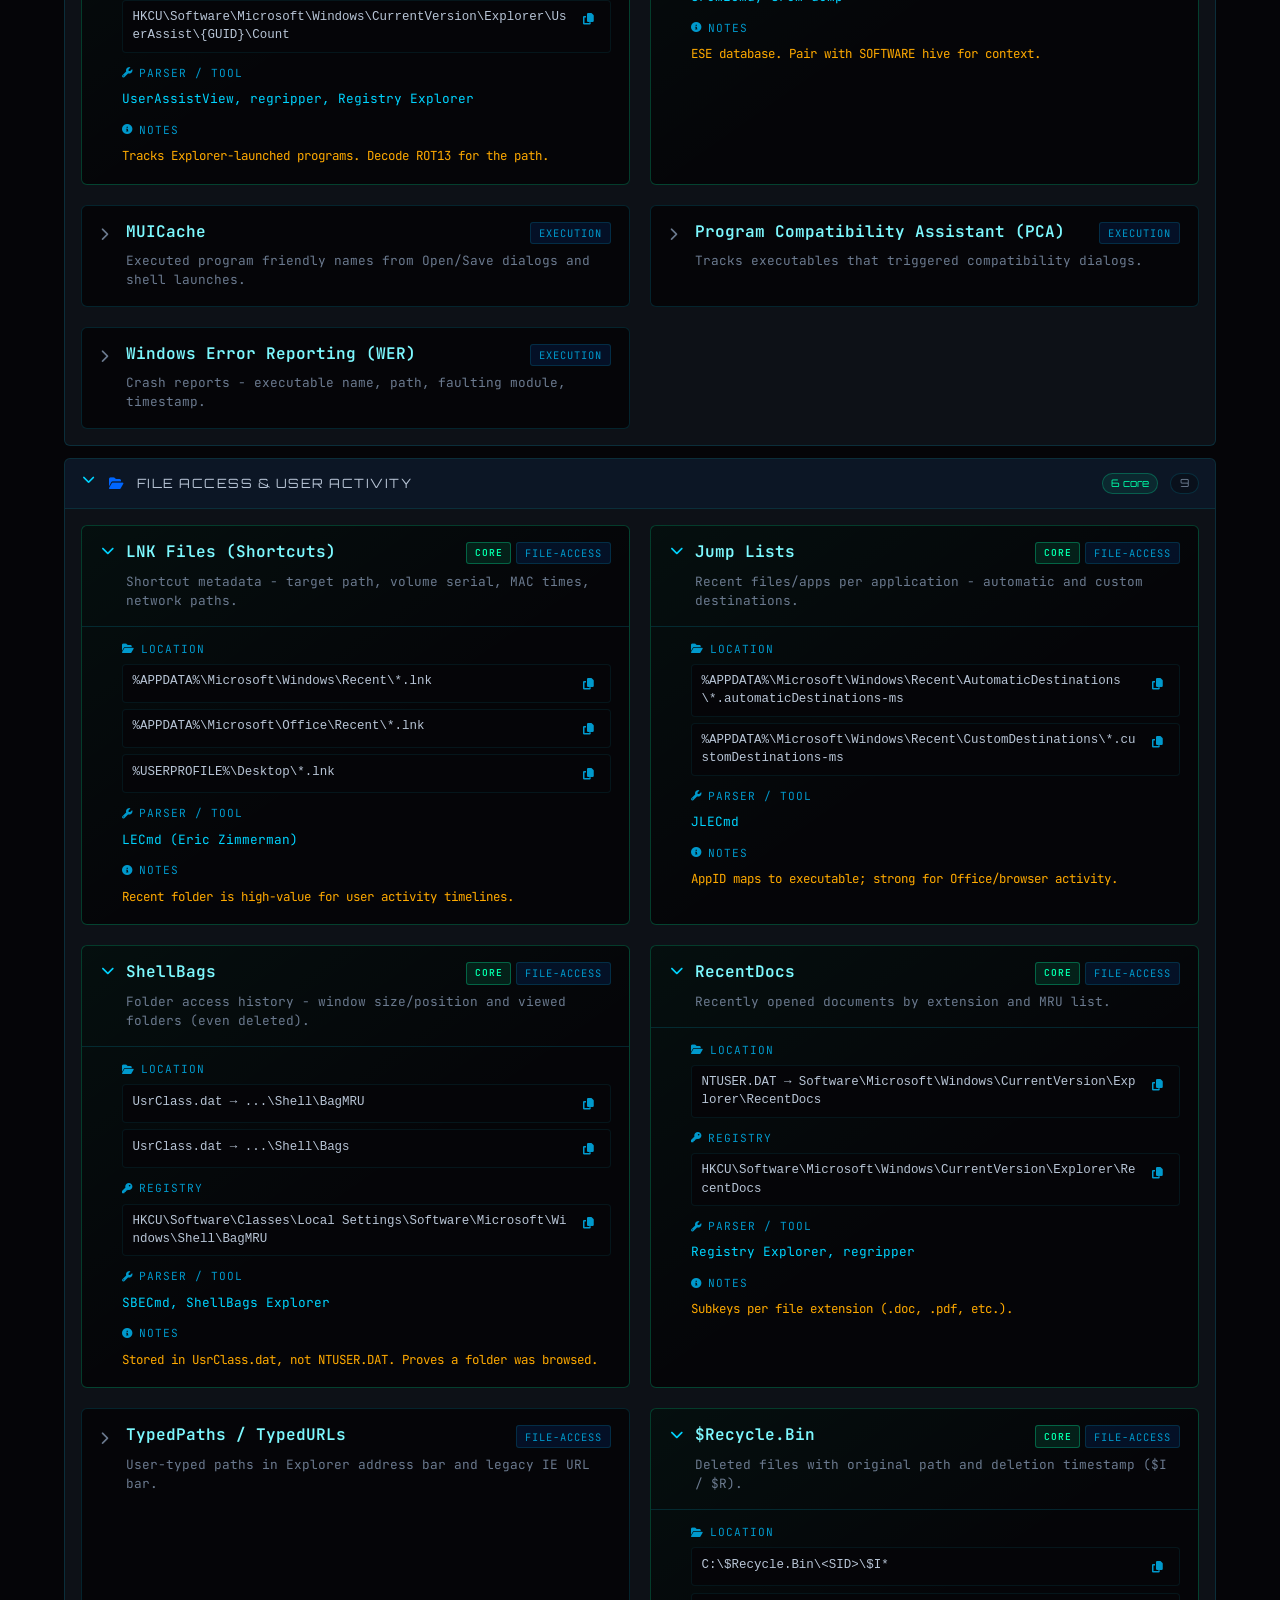
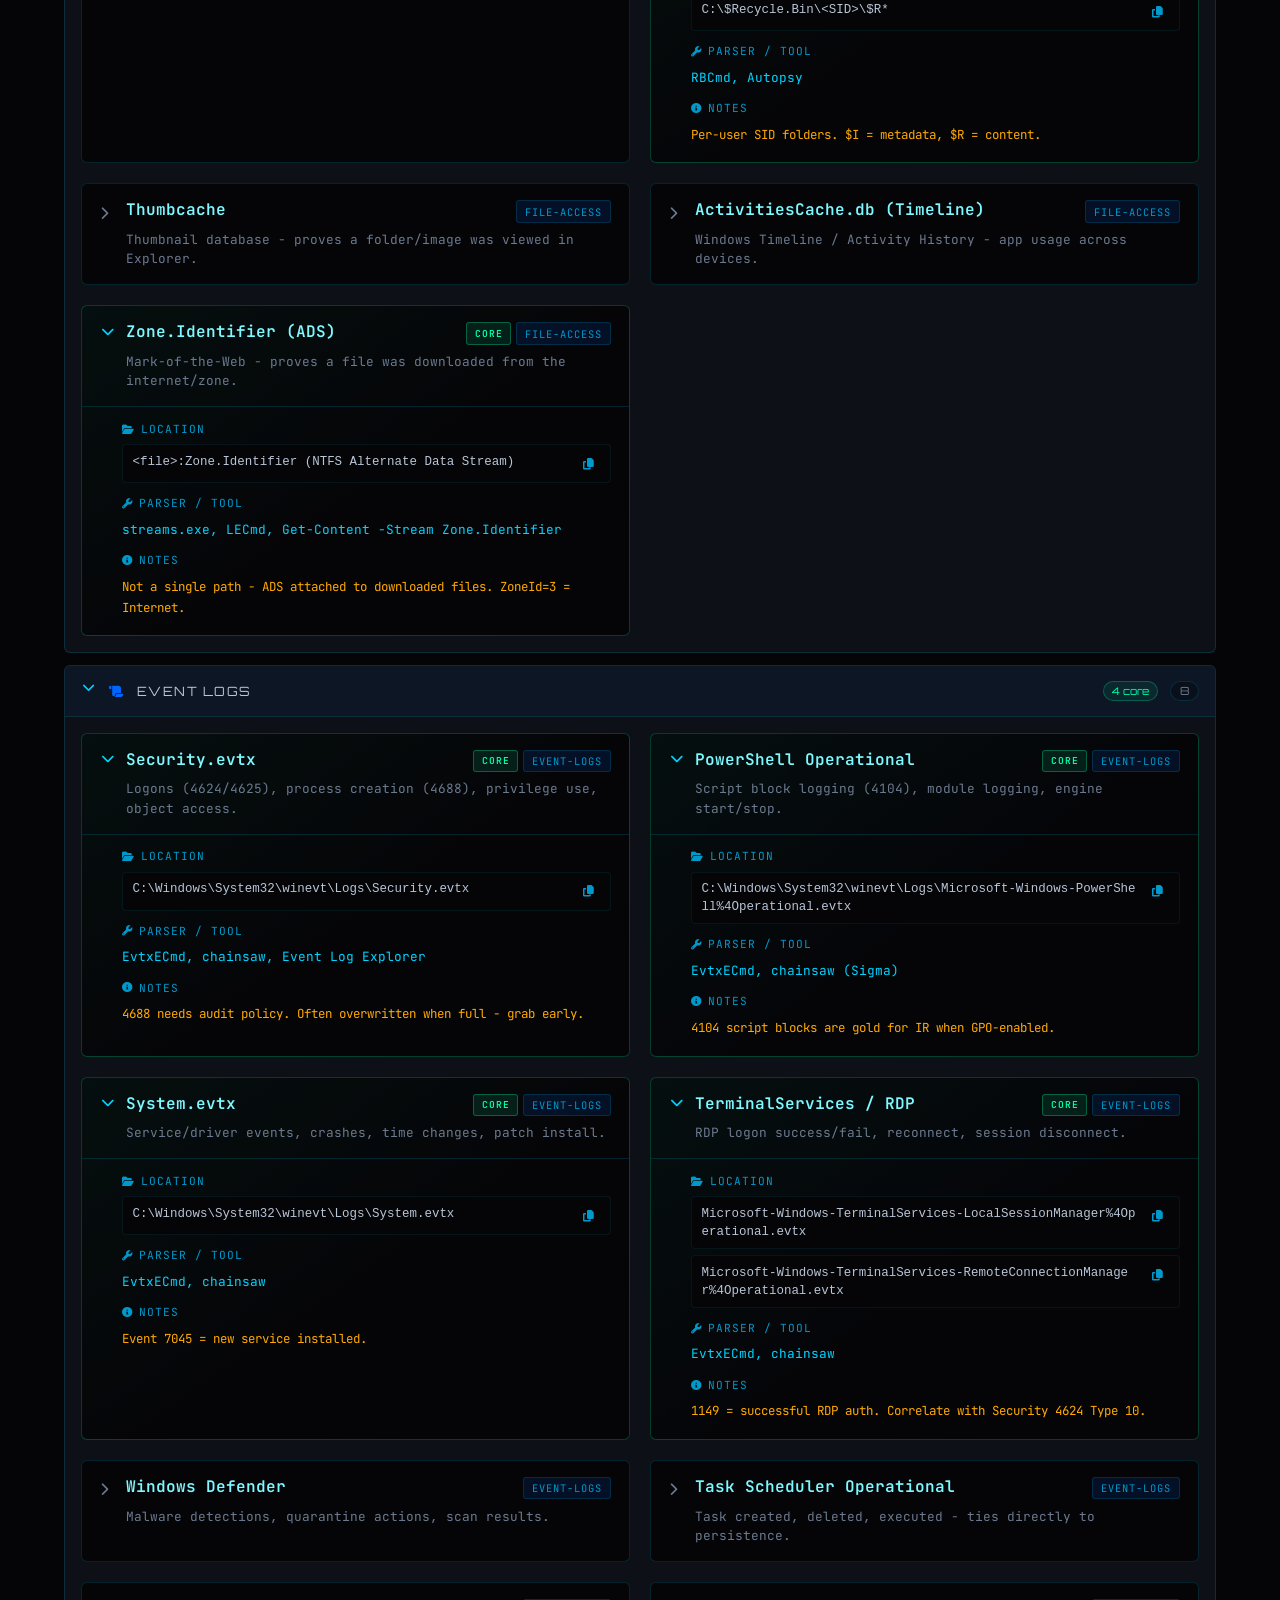
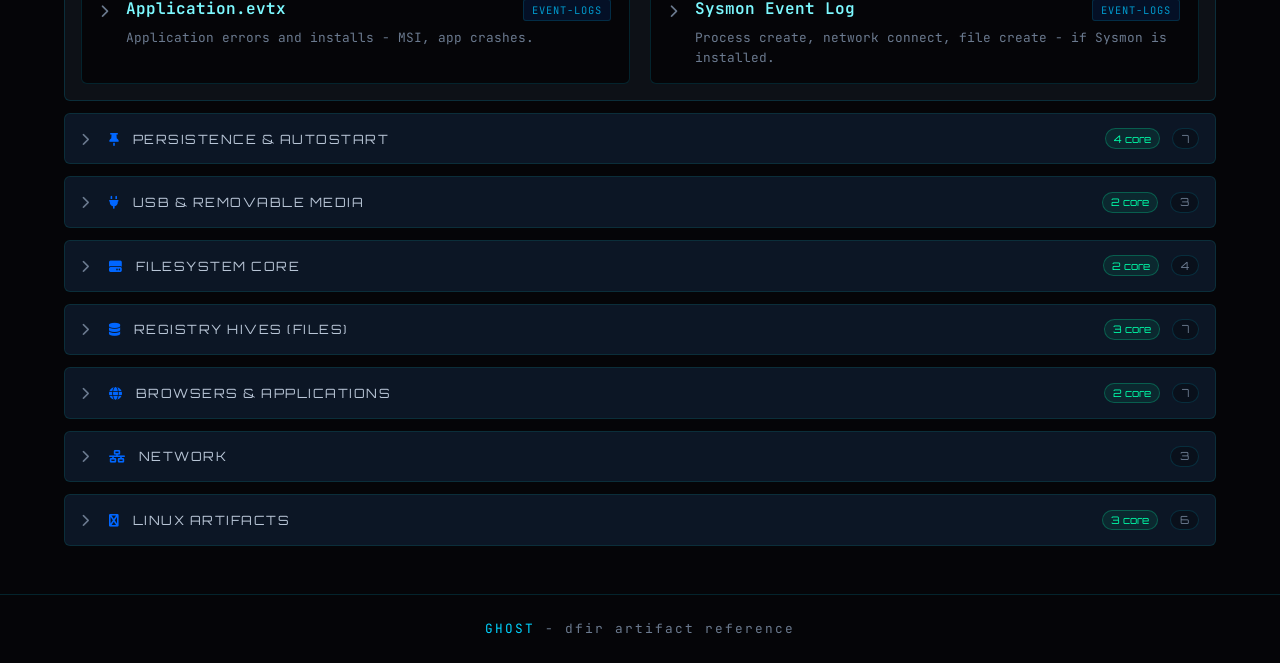
==== commit abad107b: "Collapse artifact cards and add core/expand controls. Each card expands for paths and notes; core it" ====
--- a/artifacts.html
+++ b/artifacts.html
@@ -6,7 +6,7 @@
     <title>GHOST - DFIR Artifact Cheat Sheet</title>
     <meta name="description" content="DFIR artifact locations cheat sheet - Prefetch, ShellBags, AmCache, and more">
     <link rel="stylesheet" href="https://cdnjs.cloudflare.com/ajax/libs/font-awesome/6.4.0/css/all.min.css">
-    <link rel="stylesheet" href="css/ghost.css">
+    <link rel="stylesheet" href="css/ghost.css?v=6">
 </head>
 <body>
     <div class="cyber-grid"></div>
@@ -33,7 +33,7 @@
     <main class="container">
         <section class="search-container">
             <h1>ARTIFACT CHEAT SHEET</h1>
-            <p class="subtitle">core first · collapsible sections · paths, registry keys &amp; parsers</p>
+            <p class="subtitle">core first · collapsible sections &amp; cards · paths, registry keys &amp; parsers</p>
 
             <input
                 type="text"
@@ -43,6 +43,18 @@
                 aria-label="Search artifacts"
                 style="max-width: 700px; width: 100%;"
             >
+
+            <div class="artifact-controls">
+                <button type="button" id="filter-core" class="artifact-control-btn" aria-pressed="false">
+                    <i class="fas fa-star"></i> Core only
+                </button>
+                <button type="button" id="expand-all" class="artifact-control-btn">
+                    <i class="fas fa-expand-alt"></i> Expand all
+                </button>
+                <button type="button" id="collapse-all" class="artifact-control-btn">
+                    <i class="fas fa-compress-alt"></i> Collapse all
+                </button>
+            </div>
         </section>
 
         <nav class="section-nav" id="section-nav"></nav>
@@ -65,8 +77,8 @@
         <i class="fas fa-chevron-up"></i>
     </button>
 
-    <script src="js/artifacts-data.js"></script>
+    <script src="js/artifacts-data.js?v=6"></script>
     <script src="js/ghost-common.js"></script>
-    <script src="js/artifacts.js"></script>
+    <script src="js/artifacts.js?v=6"></script>
 </body>
 </html>
--- a/css/ghost.css
+++ b/css/ghost.css
@@ -835,12 +835,48 @@
     gap: 1.25rem;
 }
 
+.artifact-controls {
+    display: flex;
+    flex-wrap: wrap;
+    gap: 0.5rem;
+    justify-content: center;
+    margin-top: 1rem;
+}
+
+.artifact-control-btn {
+    display: inline-flex;
+    align-items: center;
+    gap: 0.4rem;
+    padding: 0.45rem 0.85rem;
+    background: var(--card);
+    border: 1px solid var(--card-border);
+    border-radius: 20px;
+    color: var(--muted);
+    font-family: var(--font-mono);
+    font-size: 0.72rem;
+    letter-spacing: 0.5px;
+    cursor: pointer;
+    transition: all var(--transition);
+}
+
+.artifact-control-btn:hover {
+    color: var(--primary);
+    border-color: var(--primary-dim);
+    background: rgba(0, 212, 255, 0.08);
+}
+
+.artifact-control-btn.active {
+    color: var(--success);
+    border-color: rgba(0, 255, 170, 0.4);
+    background: rgba(0, 255, 170, 0.1);
+}
+
 .artifact-card {
     background: var(--darker);
     border: 1px solid var(--card-border);
     border-radius: 6px;
-    padding: 1.1rem 1.25rem;
-    transition: transform var(--transition), border-color var(--transition), box-shadow var(--transition);
+    overflow: hidden;
+    transition: border-color var(--transition), box-shadow var(--transition);
 }
 
 .artifact-card.is-core {
@@ -851,7 +887,6 @@
 .artifact-card:hover {
     border-color: rgba(0, 212, 255, 0.35);
     box-shadow: 0 6px 20px rgba(0, 102, 255, 0.12);
-    transform: translateY(-2px);
 }
 
 .artifact-card.is-core:hover {
@@ -863,15 +898,52 @@
     display: none;
 }
 
-.artifact-header {
+.artifact-card-toggle {
+    width: 100%;
+    display: flex;
+    align-items: flex-start;
+    gap: 0.65rem;
+    padding: 1rem 1.1rem;
+    background: transparent;
+    border: none;
+    color: inherit;
+    font-family: inherit;
+    text-align: left;
+    cursor: pointer;
+    transition: background var(--transition);
+}
+
+.artifact-card-toggle:hover {
+    background: rgba(0, 212, 255, 0.05);
+}
+
+.artifact-card-chevron {
+    flex-shrink: 0;
+    width: 1rem;
+    margin-top: 0.2rem;
+    color: var(--muted);
+    transition: transform var(--transition), color var(--transition);
+}
+
+.artifact-card.open .artifact-card-chevron {
+    transform: rotate(90deg);
+    color: var(--primary);
+}
+
+.artifact-card-main {
+    flex: 1;
+    min-width: 0;
+}
+
+.artifact-card-title-row {
     display: flex;
     justify-content: space-between;
     align-items: flex-start;
     gap: 0.75rem;
-    margin-bottom: 0.6rem;
-}
-
-.artifact-header h3 {
+    margin-bottom: 0.45rem;
+}
+
+.artifact-card-title-row h3 {
     color: var(--accent);
     font-size: 1rem;
     font-weight: 600;
@@ -918,8 +990,21 @@
 .artifact-desc {
     font-size: 0.8rem;
     color: var(--muted);
-    margin-bottom: 1rem;
     line-height: 1.5;
+    margin: 0;
+}
+
+.artifact-card-body {
+    display: none;
+    padding: 0 1.1rem 1.1rem 2.5rem;
+    border-top: 1px solid transparent;
+}
+
+.artifact-card.open .artifact-card-body {
+    display: block;
+    border-top-color: var(--card-border);
+    padding-top: 0.85rem;
+    margin-top: 0;
 }
 
 .artifact-fields {
